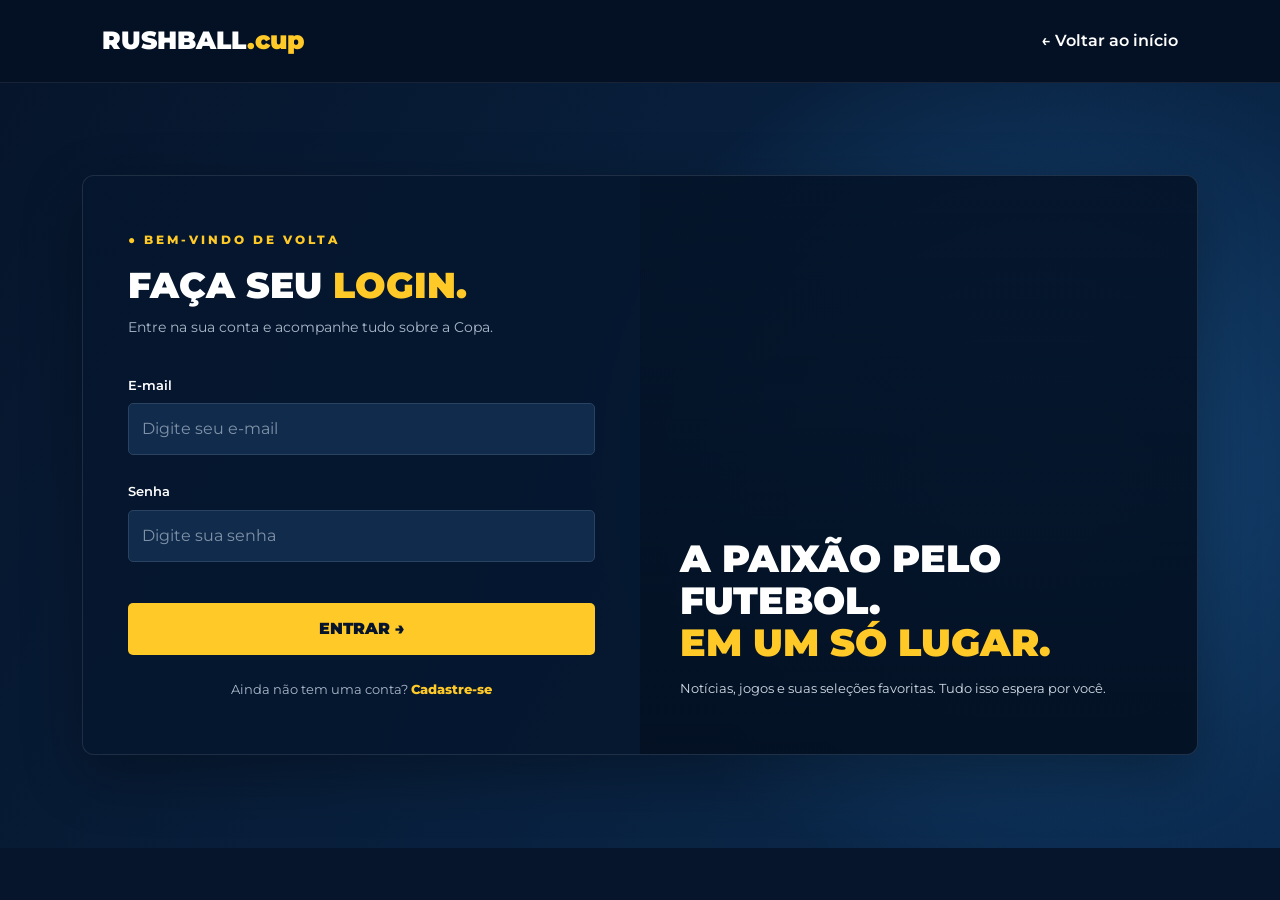
==== src/main/resources/templates/login.html @ 7fb90799 "Mudanças no HTML e CSS" ====
<!DOCTYPE html>
<html lang="pt-br">

<head>
    <meta charset="UTF-8">
    <meta name="viewport" content="width=device-width, initial-scale=1.0">

    <title>Login | Rushball.cup</title>

    <!-- Bootstrap -->
    <link href="https://cdn.jsdelivr.net/npm/bootstrap@5.3.3/dist/css/bootstrap.min.css" rel="stylesheet">

    <!-- Fonte -->
    <link href="https://fonts.googleapis.com/css2?family=Montserrat:wght@400;500;600;700;800;900&display=swap" rel="stylesheet">

    <style>

        * {
            margin: 0;
            padding: 0;
            box-sizing: border-box;
        }

        body {
            font-family: 'Montserrat', sans-serif;
            background: #06152b;
            color: white;
            min-height: 100vh;
        }

        /* NAVBAR */

        .navbar {
            padding: 22px 7%;
            background: #041124;
            border-bottom: 1px solid rgba(255,255,255,0.08);
        }

        .logo {
            font-size: 25px;
            font-weight: 900;
            color: white;
            text-decoration: none;
        }

        .logo span {
            color: #ffc928;
        }

        .voltar {
            color: white;
            text-decoration: none;
            font-weight: 600;
            transition: 0.3s;
        }

        .voltar:hover {
            color: #ffc928;
        }

        /* LOGIN */

        .login-section {
            min-height: 85vh;
            display: flex;
            align-items: center;
            padding: 50px 0;
            background:
                radial-gradient(circle at 80% 50%, #174a7b 0%, transparent 40%),
                linear-gradient(120deg, #06152b, #0b2b50);
        }

        .login-container {
            background: rgba(5, 23, 46, 0.85);
            border: 1px solid rgba(255,255,255,0.10);
            border-radius: 12px;
            overflow: hidden;
            box-shadow: 0 20px 60px rgba(0,0,0,0.3);
        }

        /* FORMULÁRIO */

        .login-form {
            padding: 55px 45px;
        }

        .tag {
            color: #ffc928;
            font-size: 12px;
            font-weight: 800;
            letter-spacing: 3px;
            margin-bottom: 15px;
        }

        .login-form h1 {
            font-size: 36px;
            font-weight: 900;
            margin-bottom: 10px;
        }

        .login-form h1 span {
            color: #ffc928;
        }

        .descricao {
            color: #aab8c9;
            font-size: 14px;
            margin-bottom: 35px;
        }

        .form-label {
            color: white;
            font-size: 13px;
            font-weight: 600;
        }

        .form-control {
            background: #102b4b;
            border: 1px solid #294361;
            color: white;
            padding: 13px;
            border-radius: 5px;
        }

        .form-control:focus {
            background: #102b4b;
            color: white;
            border-color: #ffc928;
            box-shadow: 0 0 0 0.2rem rgba(255,201,40,0.15);
        }

        .form-control::placeholder {
            color: #8192a8;
        }

        .esqueceu {
            color: #ffc928;
            text-decoration: none;
            font-size: 12px;
            font-weight: 600;
        }

        .esqueceu:hover {
            color: white;
        }

        .btn-entrar {
            width: 100%;
            background: #ffc928;
            color: #06152b;
            border: none;
            padding: 14px;
            border-radius: 5px;
            font-weight: 900;
            margin-top: 25px;
            transition: 0.3s;
        }

        .btn-entrar:hover {
            background: white;
            transform: translateY(-2px);
        }

        .cadastro {
            text-align: center;
            margin-top: 25px;
            font-size: 13px;
            color: #aab8c9;
        }

        .cadastro a {
            color: #ffc928;
            text-decoration: none;
            font-weight: 800;
        }

        /* IMAGEM */

        .login-image {
            position: relative;
            min-height: 570px;
            height: 100%;
            background:
                linear-gradient(rgba(3,15,32,0.35), rgba(3,15,32,0.75)),
                url('https://images.unsplash.com/photo-1522778119026-d647f0596c20?auto=format&fit=crop&w=1200&q=85');

            background-size: cover;
            background-position: center;
            display: flex;
            align-items: end;
            padding: 40px;
        }

        .image-text {
            position: relative;
            z-index: 2;
        }

        .image-text h2 {
            font-size: 38px;
            font-weight: 900;
            line-height: 1.1;
        }

        .image-text h2 span {
            color: #ffc928;
        }

        .image-text p {
            color: #d2dce8;
            font-size: 13px;
            margin-top: 15px;
        }

        /* RESPONSIVIDADE */

        @media (max-width: 768px) {

            .login-form {
                padding: 40px 25px;
            }

            .login-image {
                display: none;
            }

            .login-form h1 {
                font-size: 30px;
            }

        }

    </style>

</head>

<body>

    <!-- MENU -->
    <nav class="navbar">

        <div class="container-fluid">

            <a href="index.html" class="logo">
                RUSHBALL<span>.cup</span>
            </a>

            <a href="index.html" class="voltar">
                ← Voltar ao início
            </a>

        </div>

    </nav>


    <!-- LOGIN -->
    <section class="login-section">

        <div class="container">

            <div class="login-container">

                <div class="row g-0">

                    <!-- FORMULÁRIO -->
                    <div class="col-lg-6">

                        <div class="login-form">

                            <div class="tag">
                                ● BEM-VINDO DE VOLTA
                            </div>

                            <h1>
                                FAÇA SEU <span>LOGIN.</span>
                            </h1>

                            <p class="descricao">
                                Entre na sua conta e acompanhe tudo sobre a Copa.
                            </p>

                            <form action="#" method="POST">

                                <div class="mb-4">

                                    <label class="form-label">
                                        E-mail
                                    </label>

                                    <input
                                        type="email"
                                        class="form-control"
                                        placeholder="Digite seu e-mail"
                                        required
                                    >

                                </div>


                                <div class="mb-3">

                                    <label class="form-label">
                                        Senha
                                    </label>

                                    <input
                                        type="password"
                                        class="form-control"
                                        placeholder="Digite sua senha"
                                        required
                                    >

                                </div>


                                


                                <button type="submit" class="btn-entrar">
                                    ENTRAR →
                                </button>

                            </form>


                            <div class="cadastro">

                                Ainda não tem uma conta?

                                <a href="cadastro.html">
                                    Cadastre-se
                                </a>

                            </div>

                        </div>

                    </div>


                    <!-- IMAGEM -->
                    <div class="col-lg-6">

                        <div class="login-image">

                            <div class="image-text">

                                <h2>
                                    A PAIXÃO PELO FUTEBOL.
                                    <br>
                                    <span>EM UM SÓ LUGAR.</span>
                                </h2>

                                <p>
                                    Notícias, jogos e suas seleções favoritas.
                                    Tudo isso espera por você.
                                </p>

                            </div>

                        </div>

                    </div>

                </div>

            </div>

        </div>

    </section>

</body>

</html>
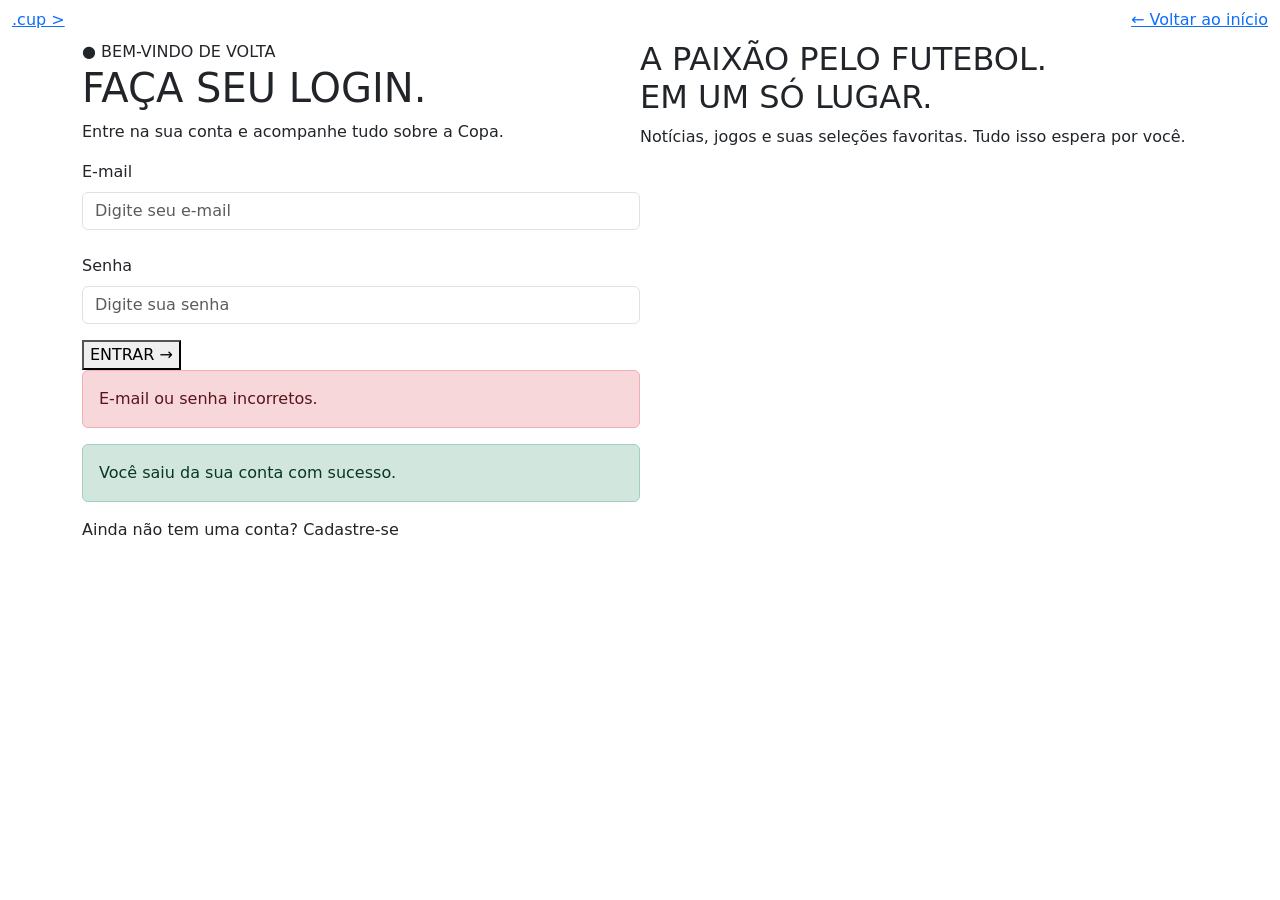
==== commit aa8b94cd: "Adicionando paginas html" ====
--- a/src/main/resources/templates/login.html
+++ b/src/main/resources/templates/login.html
@@ -14,224 +14,7 @@
     <!-- Fonte -->
     <link href="https://fonts.googleapis.com/css2?family=Montserrat:wght@400;500;600;700;800;900&display=swap" rel="stylesheet">
 
-    <style>
-
-        * {
-            margin: 0;
-            padding: 0;
-            box-sizing: border-box;
-        }
-
-        body {
-            font-family: 'Montserrat', sans-serif;
-            background: #06152b;
-            color: white;
-            min-height: 100vh;
-        }
-
-        /* NAVBAR */
-
-        .navbar {
-            padding: 22px 7%;
-            background: #041124;
-            border-bottom: 1px solid rgba(255,255,255,0.08);
-        }
-
-        .logo {
-            font-size: 25px;
-            font-weight: 900;
-            color: white;
-            text-decoration: none;
-        }
-
-        .logo span {
-            color: #ffc928;
-        }
-
-        .voltar {
-            color: white;
-            text-decoration: none;
-            font-weight: 600;
-            transition: 0.3s;
-        }
-
-        .voltar:hover {
-            color: #ffc928;
-        }
-
-        /* LOGIN */
-
-        .login-section {
-            min-height: 85vh;
-            display: flex;
-            align-items: center;
-            padding: 50px 0;
-            background:
-                radial-gradient(circle at 80% 50%, #174a7b 0%, transparent 40%),
-                linear-gradient(120deg, #06152b, #0b2b50);
-        }
-
-        .login-container {
-            background: rgba(5, 23, 46, 0.85);
-            border: 1px solid rgba(255,255,255,0.10);
-            border-radius: 12px;
-            overflow: hidden;
-            box-shadow: 0 20px 60px rgba(0,0,0,0.3);
-        }
-
-        /* FORMULÁRIO */
-
-        .login-form {
-            padding: 55px 45px;
-        }
-
-        .tag {
-            color: #ffc928;
-            font-size: 12px;
-            font-weight: 800;
-            letter-spacing: 3px;
-            margin-bottom: 15px;
-        }
-
-        .login-form h1 {
-            font-size: 36px;
-            font-weight: 900;
-            margin-bottom: 10px;
-        }
-
-        .login-form h1 span {
-            color: #ffc928;
-        }
-
-        .descricao {
-            color: #aab8c9;
-            font-size: 14px;
-            margin-bottom: 35px;
-        }
-
-        .form-label {
-            color: white;
-            font-size: 13px;
-            font-weight: 600;
-        }
-
-        .form-control {
-            background: #102b4b;
-            border: 1px solid #294361;
-            color: white;
-            padding: 13px;
-            border-radius: 5px;
-        }
-
-        .form-control:focus {
-            background: #102b4b;
-            color: white;
-            border-color: #ffc928;
-            box-shadow: 0 0 0 0.2rem rgba(255,201,40,0.15);
-        }
-
-        .form-control::placeholder {
-            color: #8192a8;
-        }
-
-        .esqueceu {
-            color: #ffc928;
-            text-decoration: none;
-            font-size: 12px;
-            font-weight: 600;
-        }
-
-        .esqueceu:hover {
-            color: white;
-        }
-
-        .btn-entrar {
-            width: 100%;
-            background: #ffc928;
-            color: #06152b;
-            border: none;
-            padding: 14px;
-            border-radius: 5px;
-            font-weight: 900;
-            margin-top: 25px;
-            transition: 0.3s;
-        }
-
-        .btn-entrar:hover {
-            background: white;
-            transform: translateY(-2px);
-        }
-
-        .cadastro {
-            text-align: center;
-            margin-top: 25px;
-            font-size: 13px;
-            color: #aab8c9;
-        }
-
-        .cadastro a {
-            color: #ffc928;
-            text-decoration: none;
-            font-weight: 800;
-        }
-
-        /* IMAGEM */
-
-        .login-image {
-            position: relative;
-            min-height: 570px;
-            height: 100%;
-            background:
-                linear-gradient(rgba(3,15,32,0.35), rgba(3,15,32,0.75)),
-                url('https://images.unsplash.com/photo-1522778119026-d647f0596c20?auto=format&fit=crop&w=1200&q=85');
-
-            background-size: cover;
-            background-position: center;
-            display: flex;
-            align-items: end;
-            padding: 40px;
-        }
-
-        .image-text {
-            position: relative;
-            z-index: 2;
-        }
-
-        .image-text h2 {
-            font-size: 38px;
-            font-weight: 900;
-            line-height: 1.1;
-        }
-
-        .image-text h2 span {
-            color: #ffc928;
-        }
-
-        .image-text p {
-            color: #d2dce8;
-            font-size: 13px;
-            margin-top: 15px;
-        }
-
-        /* RESPONSIVIDADE */
-
-        @media (max-width: 768px) {
-
-            .login-form {
-                padding: 40px 25px;
-            }
-
-            .login-image {
-                display: none;
-            }
-
-            .login-form h1 {
-                font-size: 30px;
-            }
-
-        }
-
-    </style>
+    <link rel="stylesheet" th:href="@{/css/login.css}">
 
 </head>
 
@@ -242,11 +25,11 @@
 
         <div class="container-fluid">
 
-            <a href="index.html" class="logo">
+            <a th:href="@{/}" class="logo"
                 RUSHBALL<span>.cup</span>
-            </a>
+            >
 
-            <a href="index.html" class="voltar">
+            <a  th:href="@{ / }" class="voltar">
                 ← Voltar ao início
             </a>
 
@@ -281,7 +64,7 @@
                                 Entre na sua conta e acompanhe tudo sobre a Copa.
                             </p>
 
-                            <form action="#" method="POST">
+                            <form th:action="@{/login}" method="POST">
 
                                 <div class="mb-4">
 
@@ -291,6 +74,7 @@
 
                                     <input
                                         type="email"
+                                        name="email"
                                         class="form-control"
                                         placeholder="Digite seu e-mail"
                                         required
@@ -307,6 +91,7 @@
 
                                     <input
                                         type="password"
+                                        name="password"
                                         class="form-control"
                                         placeholder="Digite sua senha"
                                         required
@@ -324,12 +109,20 @@
 
                             </form>
 
+                            <div th:if="${param.error}" class="alert alert-danger">
+                                E-mail ou senha incorretos.
+                            </div>
+                            
+                            <div th:if="${param.logout}" class="alert alert-success">
+                                Você saiu da sua conta com sucesso.
+                            </div>
+
 
                             <div class="cadastro">
 
                                 Ainda não tem uma conta?
 
-                                <a href="cadastro.html">
+                                <a th:href="@{/usuarios/cadastrar}">
                                     Cadastre-se
                                 </a>
 
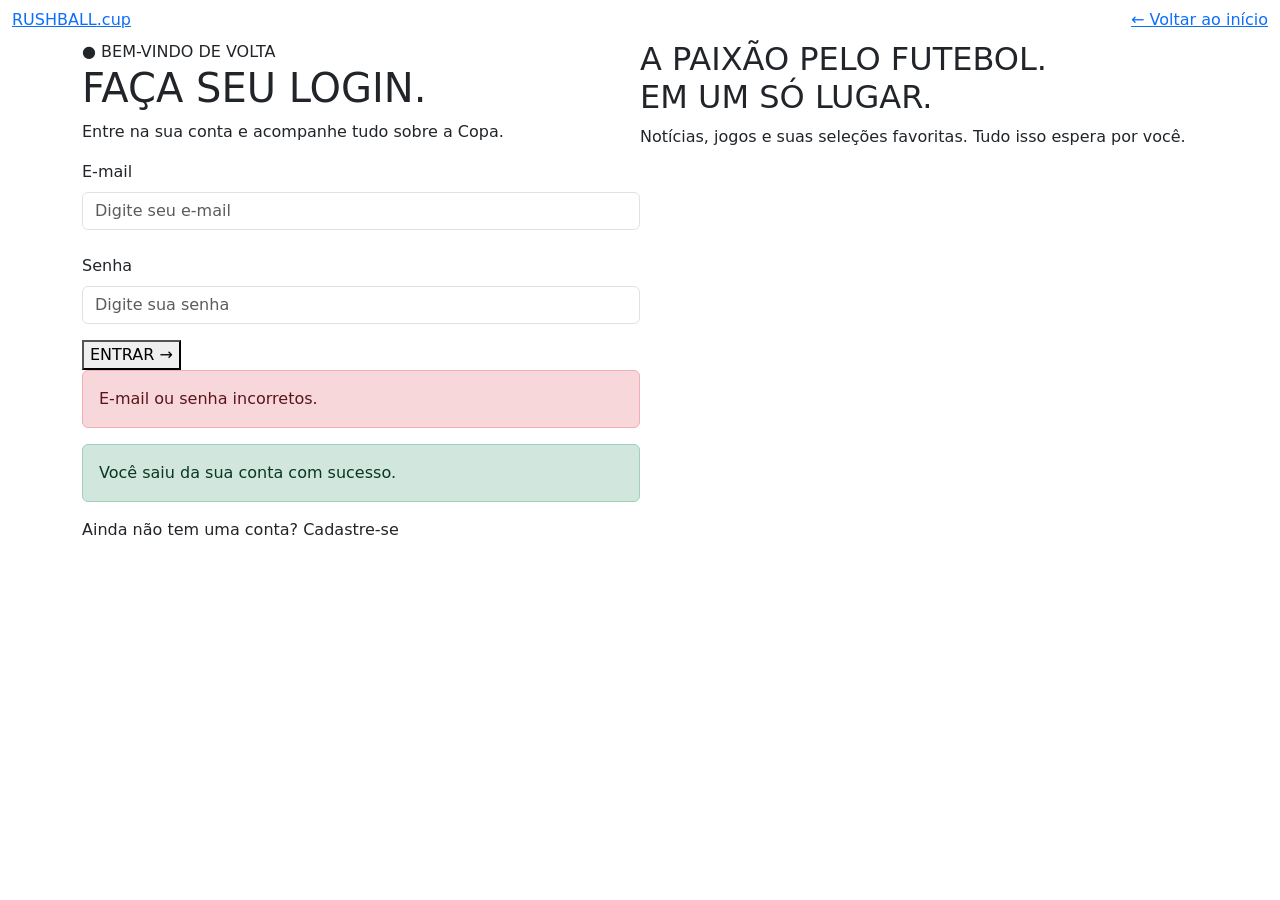
==== commit 77d88cdd: "Criando o perfil e arrumando alguns erros" ====
--- a/src/main/resources/templates/login.html
+++ b/src/main/resources/templates/login.html
@@ -1,6 +1,6 @@
 
 <!DOCTYPE html>
-<html lang="pt-br">
+<html lang="pt-br" xmlns:th="http://www.thymeleaf.org"></html>
 
 <head>
     <meta charset="UTF-8">
@@ -25,9 +25,9 @@
 
         <div class="container-fluid">
 
-            <a th:href="@{/}" class="logo"
-                RUSHBALL<span>.cup</span>
-            >
+            <a th:href="@{/}" class="logo">
+               RUSHBALL<span>.cup</span>
+             </a>
 
             <a  th:href="@{ / }" class="voltar">
                 ← Voltar ao início
